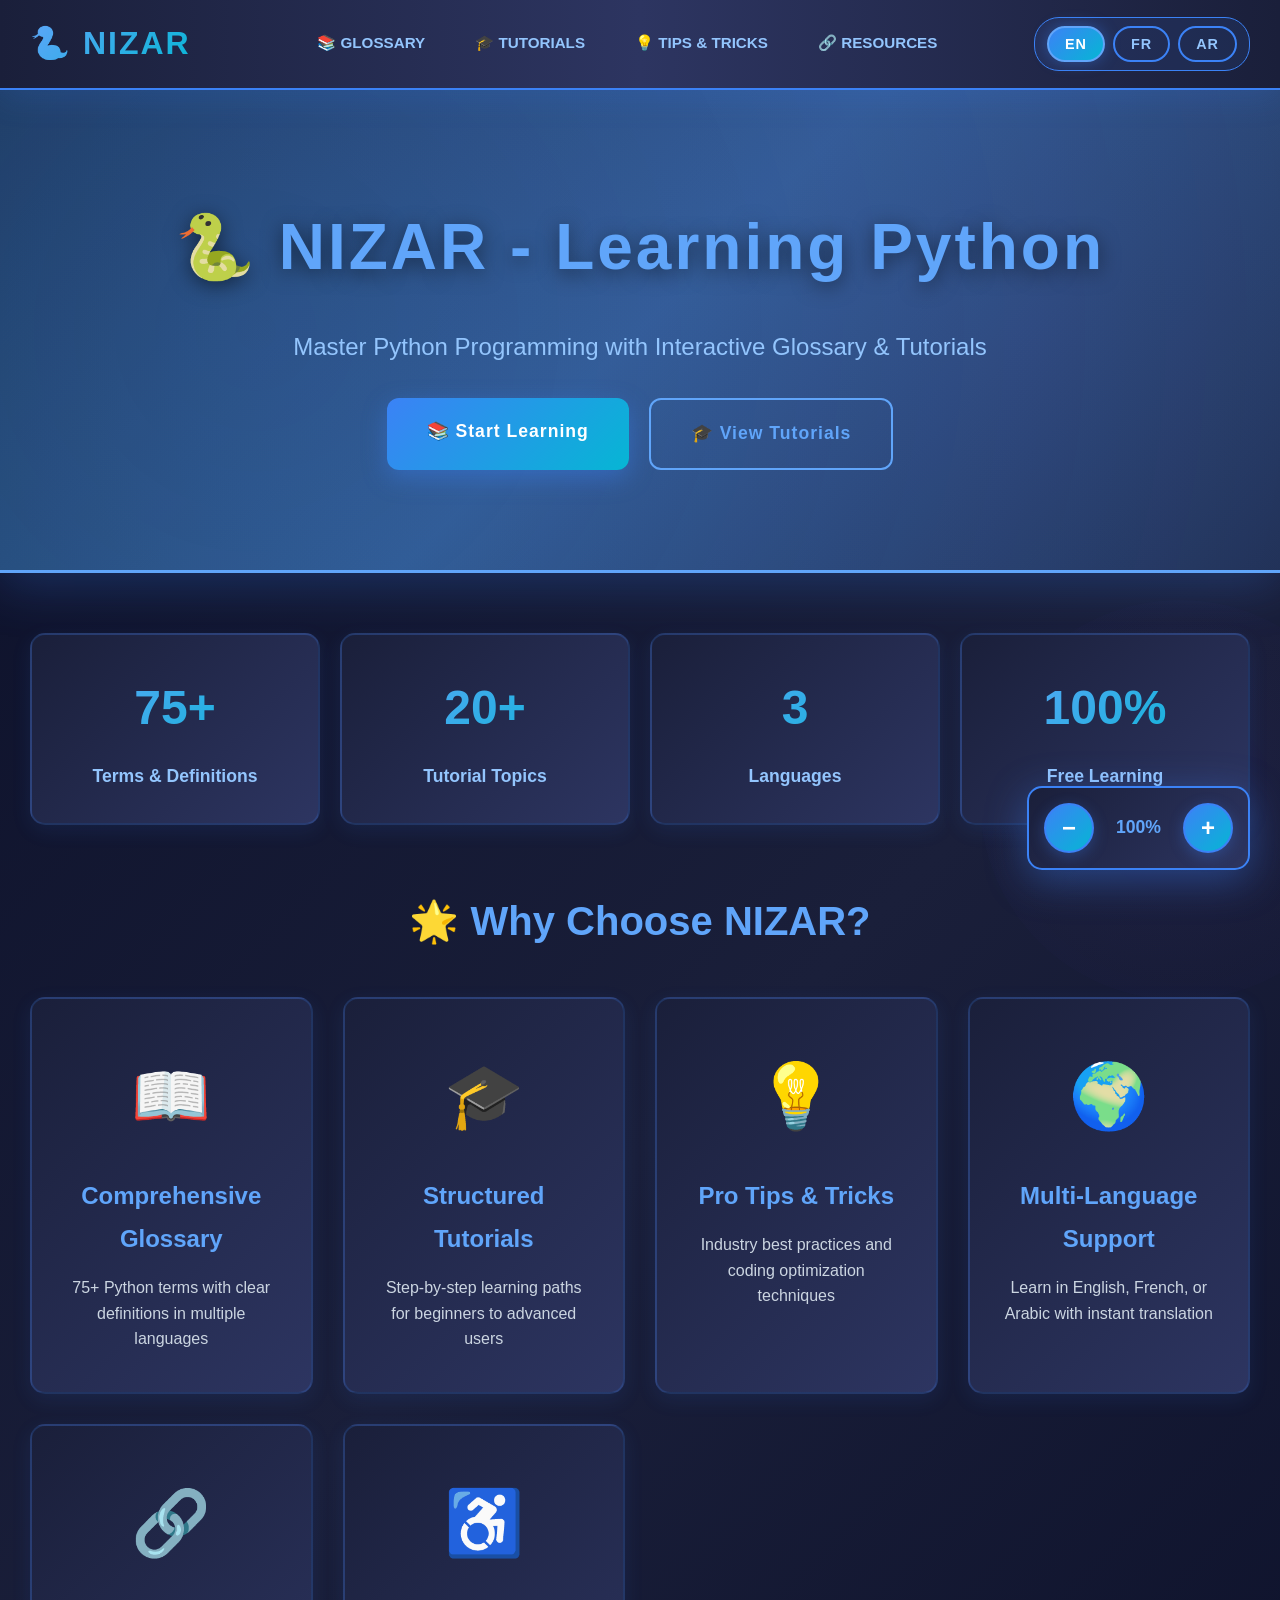
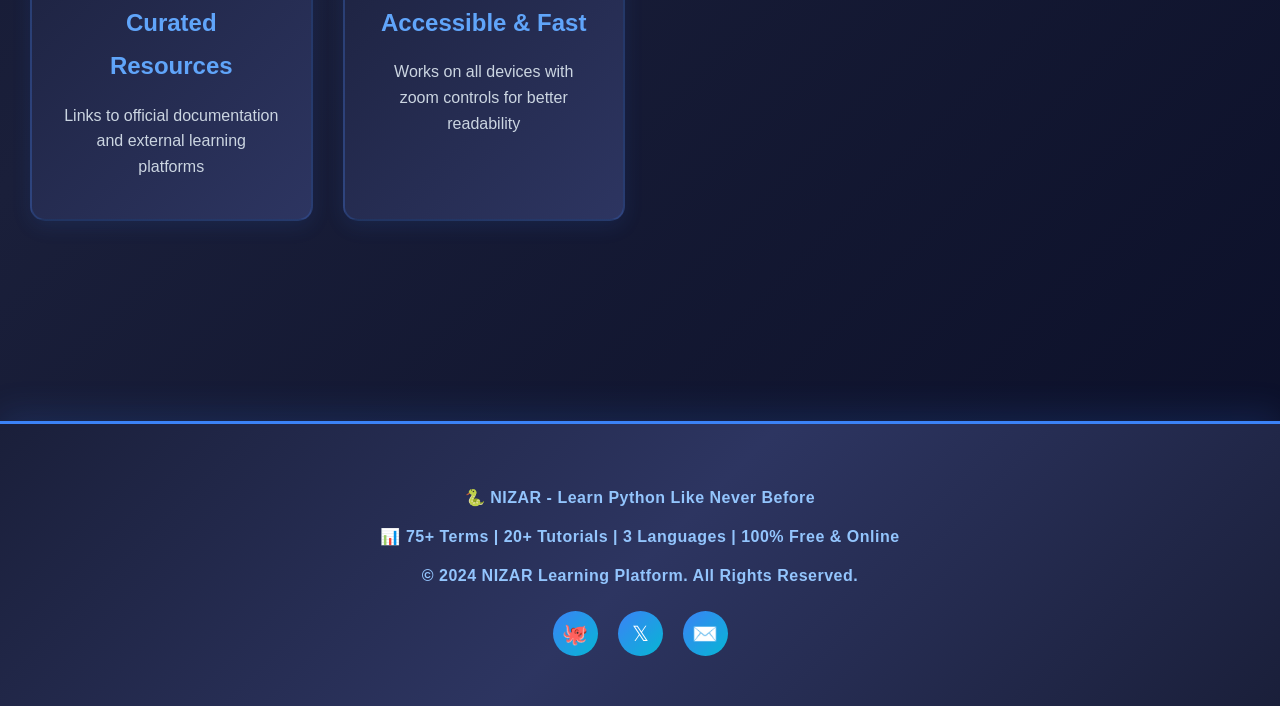
==== index.html @ ab5ef742 "Add files via upload" ====
<!DOCTYPE html>
<html lang="en">

<head>
    <meta charset="UTF-8">
    <meta name="viewport" content="width=device-width, initial-scale=1.0">
    <title>NIZAR - Learning Python | Master Python Programming</title>
    <style>
        * {
            margin: 0;
            padding: 0;
            box-sizing: border-box;
        }
        
         :root {
            --primary-dark: #0a0e27;
            --secondary-dark: #1a1f3a;
            --tertiary-dark: #2d3561;
            --light-blue: #3b82f6;
            --lighter-blue: #60a5fa;
            --brightest-blue: #93c5fd;
            --accent-cyan: #06b6d4;
            --accent-purple: #8b5cf6;
        }
        
        body {
            background: linear-gradient(135deg, var(--primary-dark) 0%, var(--secondary-dark) 50%, var(--primary-dark) 100%);
            font-family: 'Segoe UI', Tahoma, Geneva, Verdana, sans-serif;
            color: #e0e7ff;
            line-height: 1.8;
            min-height: 100vh;
            position: relative;
            overflow-x: hidden;
        }
        
        .bg-decoration {
            position: fixed;
            width: 400px;
            height: 400px;
            border-radius: 50%;
            opacity: 0.05;
            pointer-events: none;
            z-index: 0;
        }
        
        .bg-decoration-1 {
            top: -100px;
            left: -100px;
            background: radial-gradient(circle, var(--light-blue), transparent);
            animation: float 20s ease-in-out infinite;
        }
        
        .bg-decoration-2 {
            bottom: -100px;
            right: -100px;
            background: radial-gradient(circle, var(--accent-purple), transparent);
            animation: float 25s ease-in-out infinite reverse;
        }
        
        @keyframes float {
            0%,
            100% {
                transform: translateY(0px);
            }
            50% {
                transform: translateY(50px);
            }
        }
        
        nav {
            background: linear-gradient(90deg, var(--secondary-dark) 0%, var(--tertiary-dark) 50%, var(--secondary-dark) 100%);
            padding: 15px 30px;
            display: flex;
            justify-content: space-between;
            align-items: center;
            border-bottom: 2px solid var(--light-blue);
            box-shadow: 0 8px 32px rgba(59, 130, 246, 0.15);
            position: sticky;
            top: 0;
            z-index: 50;
            backdrop-filter: blur(10px);
        }
        
        .logo {
            font-size: 2em;
            font-weight: 900;
            background: linear-gradient(135deg, var(--lighter-blue), var(--accent-cyan));
            -webkit-background-clip: text;
            -webkit-text-fill-color: transparent;
            background-clip: text;
            letter-spacing: 2px;
            margin-right: 30px;
            cursor: pointer;
            text-decoration: none;
        }
        
        .nav-links {
            flex: 1;
            display: flex;
            gap: 20px;
            justify-content: center;
        }
        
        .nav-link {
            padding: 10px 15px;
            color: var(--brightest-blue);
            cursor: pointer;
            font-weight: 600;
            transition: all 0.3s ease;
            border-bottom: 3px solid transparent;
            font-size: 0.95em;
            text-decoration: none;
            display: inline-block;
        }
        
        .nav-link:hover,
        .nav-link.active {
            color: white;
            border-bottom-color: var(--lighter-blue);
        }
        
        .language-switcher {
            display: flex;
            gap: 8px;
            margin-left: auto;
            background: rgba(59, 130, 246, 0.1);
            padding: 8px 12px;
            border-radius: 25px;
            border: 1px solid var(--light-blue);
        }
        
        .lang-btn {
            padding: 8px 16px;
            border: 2px solid var(--light-blue);
            background: transparent;
            color: var(--brightest-blue);
            border-radius: 20px;
            cursor: pointer;
            font-weight: 700;
            transition: all 0.3s ease;
            font-size: 0.9em;
            text-transform: uppercase;
            letter-spacing: 1px;
        }
        
        .lang-btn:hover,
        .lang-btn.active {
            background: linear-gradient(135deg, var(--light-blue), var(--accent-cyan));
            color: white;
            border-color: var(--lighter-blue);
            box-shadow: 0 0 15px rgba(59, 130, 246, 0.4);
        }
        
        header {
            background: linear-gradient(135deg, #1e3a5f 0%, #2d5a8c 50%, #1a2f4d 100%);
            padding: 100px 30px;
            text-align: center;
            box-shadow: 0 12px 48px rgba(59, 130, 246, 0.25);
            border-bottom: 3px solid var(--lighter-blue);
            position: relative;
            z-index: 10;
        }
        
        header::before {
            content: '';
            position: absolute;
            top: 0;
            left: 0;
            right: 0;
            bottom: 0;
            background: radial-gradient(circle at 20% 50%, rgba(59, 130, 246, 0.1), transparent), radial-gradient(circle at 80% 50%, rgba(139, 92, 246, 0.1), transparent);
            pointer-events: none;
        }
        
        header h1 {
            color: var(--lighter-blue);
            font-size: 4em;
            margin-bottom: 20px;
            font-weight: 900;
            text-shadow: 0 4px 20px rgba(0, 0, 0, 0.5);
            letter-spacing: 3px;
            position: relative;
            z-index: 11;
        }
        
        header .tagline {
            color: var(--brightest-blue);
            font-size: 1.5em;
            font-weight: 400;
            position: relative;
            z-index: 11;
            margin-bottom: 30px;
        }
        
        .cta-buttons {
            display: flex;
            gap: 20px;
            justify-content: center;
            position: relative;
            z-index: 11;
            flex-wrap: wrap;
        }
        
        .cta-btn {
            padding: 18px 40px;
            font-size: 1.1em;
            font-weight: 700;
            border: none;
            border-radius: 12px;
            cursor: pointer;
            transition: all 0.3s ease;
            text-decoration: none;
            display: inline-block;
            letter-spacing: 1px;
        }
        
        .cta-btn-primary {
            background: linear-gradient(135deg, var(--light-blue), var(--accent-cyan));
            color: white;
            box-shadow: 0 8px 25px rgba(59, 130, 246, 0.4);
        }
        
        .cta-btn-primary:hover {
            transform: translateY(-3px);
            box-shadow: 0 12px 35px rgba(59, 130, 246, 0.6);
        }
        
        .cta-btn-secondary {
            background: transparent;
            color: var(--lighter-blue);
            border: 2px solid var(--lighter-blue);
        }
        
        .cta-btn-secondary:hover {
            background: rgba(96, 165, 250, 0.1);
            transform: translateY(-3px);
        }
        
        .container {
            max-width: 1300px;
            margin: 0 auto;
            padding: 60px 30px;
            position: relative;
            z-index: 10;
        }
        
        .stats-container {
            display: grid;
            grid-template-columns: repeat(auto-fit, minmax(200px, 1fr));
            gap: 20px;
            margin-bottom: 60px;
        }
        
        .stat-card {
            background: linear-gradient(135deg, var(--secondary-dark) 0%, var(--tertiary-dark) 100%);
            padding: 30px;
            border-radius: 15px;
            text-align: center;
            border: 2px solid rgba(59, 130, 246, 0.2);
            box-shadow: 0 6px 20px rgba(59, 130, 246, 0.1);
            transition: all 0.3s ease;
        }
        
        .stat-card:hover {
            box-shadow: 0 10px 32px rgba(59, 130, 246, 0.25);
            transform: translateY(-5px);
            border-color: var(--light-blue);
        }
        
        .stat-number {
            font-size: 3em;
            font-weight: 900;
            background: linear-gradient(135deg, var(--lighter-blue), var(--accent-cyan));
            -webkit-background-clip: text;
            -webkit-text-fill-color: transparent;
            background-clip: text;
        }
        
        .stat-label {
            color: var(--brightest-blue);
            font-weight: 700;
            margin-top: 10px;
            font-size: 1.1em;
        }
        
        .feature-grid {
            display: grid;
            grid-template-columns: repeat(auto-fit, minmax(280px, 1fr));
            gap: 30px;
            margin-bottom: 60px;
        }
        
        .feature-card {
            background: linear-gradient(135deg, var(--secondary-dark) 0%, var(--tertiary-dark) 100%);
            padding: 40px 30px;
            border-radius: 15px;
            border: 2px solid rgba(59, 130, 246, 0.2);
            text-align: center;
            transition: all 0.4s ease;
            box-shadow: 0 6px 20px rgba(59, 130, 246, 0.1);
            position: relative;
            overflow: hidden;
        }
        
        .feature-card::before {
            content: '';
            position: absolute;
            top: 0;
            left: 0;
            right: 0;
            bottom: 0;
            background: linear-gradient(135deg, rgba(59, 130, 246, 0.1), transparent);
            opacity: 0;
            transition: opacity 0.3s ease;
        }
        
        .feature-card:hover {
            transform: translateY(-15px);
            box-shadow: 0 16px 48px rgba(59, 130, 246, 0.35);
            border-color: var(--lighter-blue);
        }
        
        .feature-card:hover::before {
            opacity: 1;
        }
        
        .feature-icon {
            font-size: 4em;
            margin-bottom: 20px;
        }
        
        .feature-title {
            color: var(--lighter-blue);
            font-size: 1.5em;
            font-weight: 800;
            margin-bottom: 15px;
        }
        
        .feature-text {
            color: #cbd5e1;
            font-size: 1em;
            line-height: 1.6;
        }
        
        .zoom-controls {
            position: fixed;
            bottom: 30px;
            right: 30px;
            display: flex;
            gap: 12px;
            z-index: 1000;
            background: linear-gradient(135deg, var(--secondary-dark) 0%, var(--tertiary-dark) 100%);
            padding: 15px;
            border-radius: 15px;
            box-shadow: 0 10px 40px rgba(59, 130, 246, 0.4);
            border: 2px solid var(--light-blue);
            backdrop-filter: blur(10px);
        }
        
        .zoom-btn {
            width: 50px;
            height: 50px;
            border: 2px solid var(--light-blue);
            background: linear-gradient(135deg, var(--light-blue), var(--accent-cyan));
            color: white;
            border-radius: 50%;
            font-size: 1.5em;
            font-weight: bold;
            cursor: pointer;
            transition: all 0.3s ease;
            display: flex;
            align-items: center;
            justify-content: center;
            box-shadow: 0 4px 15px rgba(59, 130, 246, 0.3);
        }
        
        .zoom-btn:hover {
            transform: scale(1.15);
            box-shadow: 0 8px 25px rgba(59, 130, 246, 0.5);
        }
        
        .zoom-level {
            display: flex;
            align-items: center;
            justify-content: center;
            min-width: 65px;
            font-weight: 800;
            color: var(--lighter-blue);
            font-size: 1.1em;
        }
        
        .scroll-to-top {
            position: fixed;
            bottom: 150px;
            right: 30px;
            width: 50px;
            height: 50px;
            background: linear-gradient(135deg, var(--accent-purple), var(--light-blue));
            color: white;
            border: 2px solid var(--lighter-blue);
            border-radius: 50%;
            font-size: 1.6em;
            cursor: pointer;
            display: none;
            align-items: center;
            justify-content: center;
            transition: all 0.3s ease;
            box-shadow: 0 6px 20px rgba(59, 130, 246, 0.4);
        }
        
        .scroll-to-top:hover {
            transform: scale(1.15);
            box-shadow: 0 10px 32px rgba(59, 130, 246, 0.6);
        }
        
        .scroll-to-top.show {
            display: flex;
        }
        
        footer {
            background: linear-gradient(135deg, var(--secondary-dark) 0%, var(--tertiary-dark) 50%, var(--secondary-dark) 100%);
            padding: 50px 30px;
            text-align: center;
            color: var(--brightest-blue);
            margin-top: 80px;
            border-top: 3px solid var(--light-blue);
            box-shadow: 0 -8px 32px rgba(59, 130, 246, 0.15);
            position: relative;
            z-index: 10;
        }
        
        footer p {
            margin: 10px 0;
            font-weight: 600;
            letter-spacing: 0.5px;
        }
        
        .social-links {
            display: flex;
            gap: 20px;
            justify-content: center;
            margin-top: 20px;
        }
        
        .social-link {
            display: inline-block;
            width: 45px;
            height: 45px;
            background: linear-gradient(135deg, var(--light-blue), var(--accent-cyan));
            border-radius: 50%;
            display: flex;
            align-items: center;
            justify-content: center;
            color: white;
            font-size: 1.3em;
            transition: all 0.3s ease;
            text-decoration: none;
        }
        
        .social-link:hover {
            transform: translateY(-5px);
            box-shadow: 0 8px 20px rgba(59, 130, 246, 0.4);
        }
        
         ::-webkit-scrollbar {
            width: 12px;
        }
        
         ::-webkit-scrollbar-track {
            background: linear-gradient(to bottom, var(--primary-dark), var(--secondary-dark));
        }
        
         ::-webkit-scrollbar-thumb {
            background: linear-gradient(to bottom, var(--light-blue), var(--accent-cyan));
            border-radius: 6px;
        }
        
         ::-webkit-scrollbar-thumb:hover {
            background: linear-gradient(to bottom, var(--lighter-blue), var(--light-blue));
        }
        
        @media (max-width: 768px) {
            header h1 {
                font-size: 2.5em;
            }
            .cta-buttons {
                flex-direction: column;
            }
            .cta-btn {
                width: 100%;
            }
            nav {
                flex-direction: column;
                gap: 15px;
            }
            .nav-links {
                flex-direction: column;
                gap: 10px;
            }
        }
    </style>
</head>

<body>

    <div class="bg-decoration bg-decoration-1"></div>
    <div class="bg-decoration bg-decoration-2"></div>

    <nav>
        <a href="index.html" class="logo">🐍 NIZAR</a>
        <div class="nav-links">
            <a href="glossary.html" class="nav-link">📚 GLOSSARY</a>
            <a href="tutorials.html" class="nav-link">🎓 TUTORIALS</a>
            <a href="tips.html" class="nav-link">💡 TIPS & TRICKS</a>
            <a href="resources.html" class="nav-link">🔗 RESOURCES</a>
        </div>
        <div class="language-switcher">
            <button class="lang-btn active" onclick="changeLanguage('en')">EN</button>
            <button class="lang-btn" onclick="changeLanguage('fr')">FR</button>
            <button class="lang-btn" onclick="changeLanguage('ar')">AR</button>
        </div>
    </nav>

    <header>
        <h1 id="header-title">🐍 NIZAR - Learning Python</h1>
        <p class="tagline" id="header-tagline">Master Python Programming with Interactive Glossary & Tutorials</p>
        <div class="cta-buttons">
            <a href="glossary.html" class="cta-btn cta-btn-primary" id="btn-glossary">📚 Start Learning</a>
            <a href="tutorials.html" class="cta-btn cta-btn-secondary" id="btn-tutorials">🎓 View Tutorials</a>
        </div>
    </header>

    <div class="container">
        <div class="stats-container">
            <div class="stat-card">
                <div class="stat-number">75+</div>
                <div class="stat-label" id="stat1">Terms & Definitions</div>
            </div>
            <div class="stat-card">
                <div class="stat-number">20+</div>
                <div class="stat-label" id="stat2">Tutorial Topics</div>
            </div>
            <div class="stat-card">
                <div class="stat-number">3</div>
                <div class="stat-label" id="stat3">Languages</div>
            </div>
            <div class="stat-card">
                <div class="stat-number">100%</div>
                <div class="stat-label" id="stat4">Free Learning</div>
            </div>
        </div>

        <h2 style="color: var(--lighter-blue); font-size: 2.5em; margin-bottom: 40px; text-align: center;">🌟 Why Choose NIZAR?</h2>

        <div class="feature-grid">
            <div class="feature-card">
                <div class="feature-icon">📖</div>
                <div class="feature-title" id="feat1-title">Comprehensive Glossary</div>
                <div class="feature-text" id="feat1-text">75+ Python terms with clear definitions in multiple languages</div>
            </div>
            <div class="feature-card">
                <div class="feature-icon">🎓</div>
                <div class="feature-title" id="feat2-title">Structured Tutorials</div>
                <div class="feature-text" id="feat2-text">Step-by-step learning paths for beginners to advanced users</div>
            </div>
            <div class="feature-card">
                <div class="feature-icon">💡</div>
                <div class="feature-title" id="feat3-title">Pro Tips & Tricks</div>
                <div class="feature-text" id="feat3-text">Industry best practices and coding optimization techniques</div>
            </div>
            <div class="feature-card">
                <div class="feature-icon">🌍</div>
                <div class="feature-title" id="feat4-title">Multi-Language Support</div>
                <div class="feature-text" id="feat4-text">Learn in English, French, or Arabic with instant translation</div>
            </div>
            <div class="feature-card">
                <div class="feature-icon">🔗</div>
                <div class="feature-title" id="feat5-title">Curated Resources</div>
                <div class="feature-text" id="feat5-text">Links to official documentation and external learning platforms</div>
            </div>
            <div class="feature-card">
                <div class="feature-icon">♿</div>
                <div class="feature-title" id="feat6-title">Accessible & Fast</div>
                <div class="feature-text" id="feat6-text">Works on all devices with zoom controls for better readability</div>
            </div>
        </div>
    </div>

    <button class="scroll-to-top" id="scrollToTop">↑</button>

    <div class="zoom-controls">
        <button class="zoom-btn" id="zoomOut" title="Zoom Out">−</button>
        <div class="zoom-level" id="zoomLevel">100%</div>
        <button class="zoom-btn" id="zoomIn" title="Zoom In">+</button>
    </div>

    <footer>
        <p>🐍 NIZAR - Learn Python Like Never Before</p>
        <p>📊 75+ Terms | 20+ Tutorials | 3 Languages | 100% Free & Online</p>
        <p>© 2024 NIZAR Learning Platform. All Rights Reserved.</p>
        <div class="social-links">
            <a href="#" class="social-link" title="GitHub">🐙</a>
            <a href="#" class="social-link" title="Twitter">𝕏</a>
            <a href="#" class="social-link" title="Email">✉️</a>
        </div>
    </footer>

    <script>
        let currentZoom = 100;
        const translations = {
            en: {
                'header-title': '🐍 NIZAR - Learning Python',
                'header-tagline': 'Master Python Programming with Interactive Glossary & Tutorials',
                'btn-glossary': '📚 Start Learning',
                'btn-tutorials': '🎓 View Tutorials',
                'stat1': 'Terms & Definitions',
                'stat2': 'Tutorial Topics',
                'stat3': 'Languages',
                'stat4': 'Free Learning',
                'feat1-title': 'Comprehensive Glossary',
                'feat1-text': '75+ Python terms with clear definitions in multiple languages',
                'feat2-title': 'Structured Tutorials',
                'feat2-text': 'Step-by-step learning paths for beginners to advanced users',
                'feat3-title': 'Pro Tips & Tricks',
                'feat3-text': 'Industry best practices and coding optimization techniques',
                'feat4-title': 'Multi-Language Support',
                'feat4-text': 'Learn in English, French, or Arabic with instant translation',
                'feat5-title': 'Curated Resources',
                'feat5-text': 'Links to official documentation and external learning platforms',
                'feat6-title': 'Accessible & Fast',
                'feat6-text': 'Works on all devices with zoom controls for better readability',
            },
            fr: {
                'header-title': '🐍 NIZAR - Apprendre Python',
                'header-tagline': 'Maîtrisez la programmation Python avec un glossaire et des tutoriels interactifs',
                'btn-glossary': '📚 Commencer à apprendre',
                'btn-tutorials': '🎓 Voir les tutoriels',
                'stat1': 'Termes et définitions',
                'stat2': 'Sujets de tutoriel',
                'stat3': 'Langues',
                'stat4': 'Apprentissage gratuit',
                'feat1-title': 'Glossaire complet',
                'feat1-text': '75+ termes Python avec définitions claires en plusieurs langues',
                'feat2-title': 'Tutoriels structurés',
                'feat2-text': 'Parcours d\'apprentissage étape par étape pour les débutants aux utilisateurs avancés',
                'feat3-title': 'Astuces et conseils pro',
                'feat3-text': 'Meilleures pratiques de l\'industrie et techniques d\'optimisation de code',
                'feat4-title': 'Support multilingue',
                'feat4-text': 'Apprenez en anglais, français ou arabe avec traduction instantanée',
                'feat5-title': 'Ressources organisées',
                'feat5-text': 'Liens vers la documentation officielle et les plates-formes d\'apprentissage externes',
                'feat6-title': 'Accessible et rapide',
                'feat6-text': 'Fonctionne sur tous les appareils avec des contrôles de zoom pour une meilleure lisibilité',
            },
            ar: {
                'header-title': '🐍 نيزار - تعلم بايثون',
                'header-tagline': 'أتقن برمجة بايثون باستخدام قاموس وبرامج تعليمية تفاعلية',
                'btn-glossary': '📚 ابدأ التعلم',
                'btn-tutorials': '🎓 عرض البرامج التعليمية',
                'stat1': 'المصطلحات والتعاريف',
                'stat2': 'موضوعات البرامج التعليمية',
                'stat3': 'اللغات',
                'stat4': 'التعلم المجاني',
                'feat1-title': 'قاموس شامل',
                'feat1-text': '75+ شروط بايثون مع تعريفات واضحة بلغات متعددة',
                'feat2-title': 'برامج تعليمية منظمة',
                'feat2-text': 'مسارات تعليمية خطوة بخطوة للمبتدئين إلى المستخدمين المتقدمين',
                'feat3-title': 'نصائح واستراتيجيات احترافية',
                'feat3-text': 'أفضل الممارسات الصناعية وتقنيات تحسين الأداء في الكود',
                'feat4-title': 'دعم متعدد اللغات',
                'feat4-text': 'تعلم باللغة الإنجليزية أو الفرنسية أو العربية مع الترجمة الفورية',
                'feat5-title': 'موارد منسقة',
                'feat5-text': 'روابط إلى التوثيق الرسمي والمنصات التعليمية الخارجية',
                'feat6-title': 'سهل الوصول وسريع',
                'feat6-text': 'يعمل على جميع الأجهزة مع عناصر تحكم الرسم البياني لتحسين القابلية للقراءة',
            }
        };

        function changeLanguage(lang) {
            const trans = translations[lang];
            for (let key in trans) {
                const elem = document.getElementById(key);
                if (elem) elem.textContent = trans[key];
            }
            document.querySelectorAll('.lang-btn').forEach(btn => btn.classList.remove('active'));
            event.target.classList.add('active');
            localStorage.setItem('niзarLanguage', lang);
        }

        function updateZoom() {
            document.body.style.zoom = currentZoom + '%';
            document.getElementById('zoomLevel').textContent = currentZoom + '%';
            localStorage.setItem('niзarZoom', currentZoom);
        }

        document.getElementById('zoomIn').addEventListener('click', () => {
            if (currentZoom < 200) {
                currentZoom += 10;
                updateZoom();
            }
        });

        document.getElementById('zoomOut').addEventListener('click', () => {
            if (currentZoom > 50) {
                currentZoom -= 10;
                updateZoom();
            }
        });

        window.addEventListener('scroll', () => {
            const scrollBtn = document.getElementById('scrollToTop');
            if (window.pageYOffset > 300) {
                scrollBtn.classList.add('show');
            } else {
                scrollBtn.classList.remove('show');
            }
        });

        document.getElementById('scrollToTop').addEventListener('click', () => {
            window.scrollTo({
                top: 0,
                behavior: 'smooth'
            });
        });

        const savedZoom = localStorage.getItem('niзarZoom');
        if (savedZoom) {
            currentZoom = parseInt(savedZoom);
            updateZoom();
        }

        const savedLang = localStorage.getItem('niзarLanguage') || 'en';
        if (savedLang !== 'en') {
            const btn = document.querySelector(`button[onclick="changeLanguage('${savedLang}')"]`);
            if (btn) {
                changeLanguage(savedLang);
            }
        }
    </script>

</body>

</html>
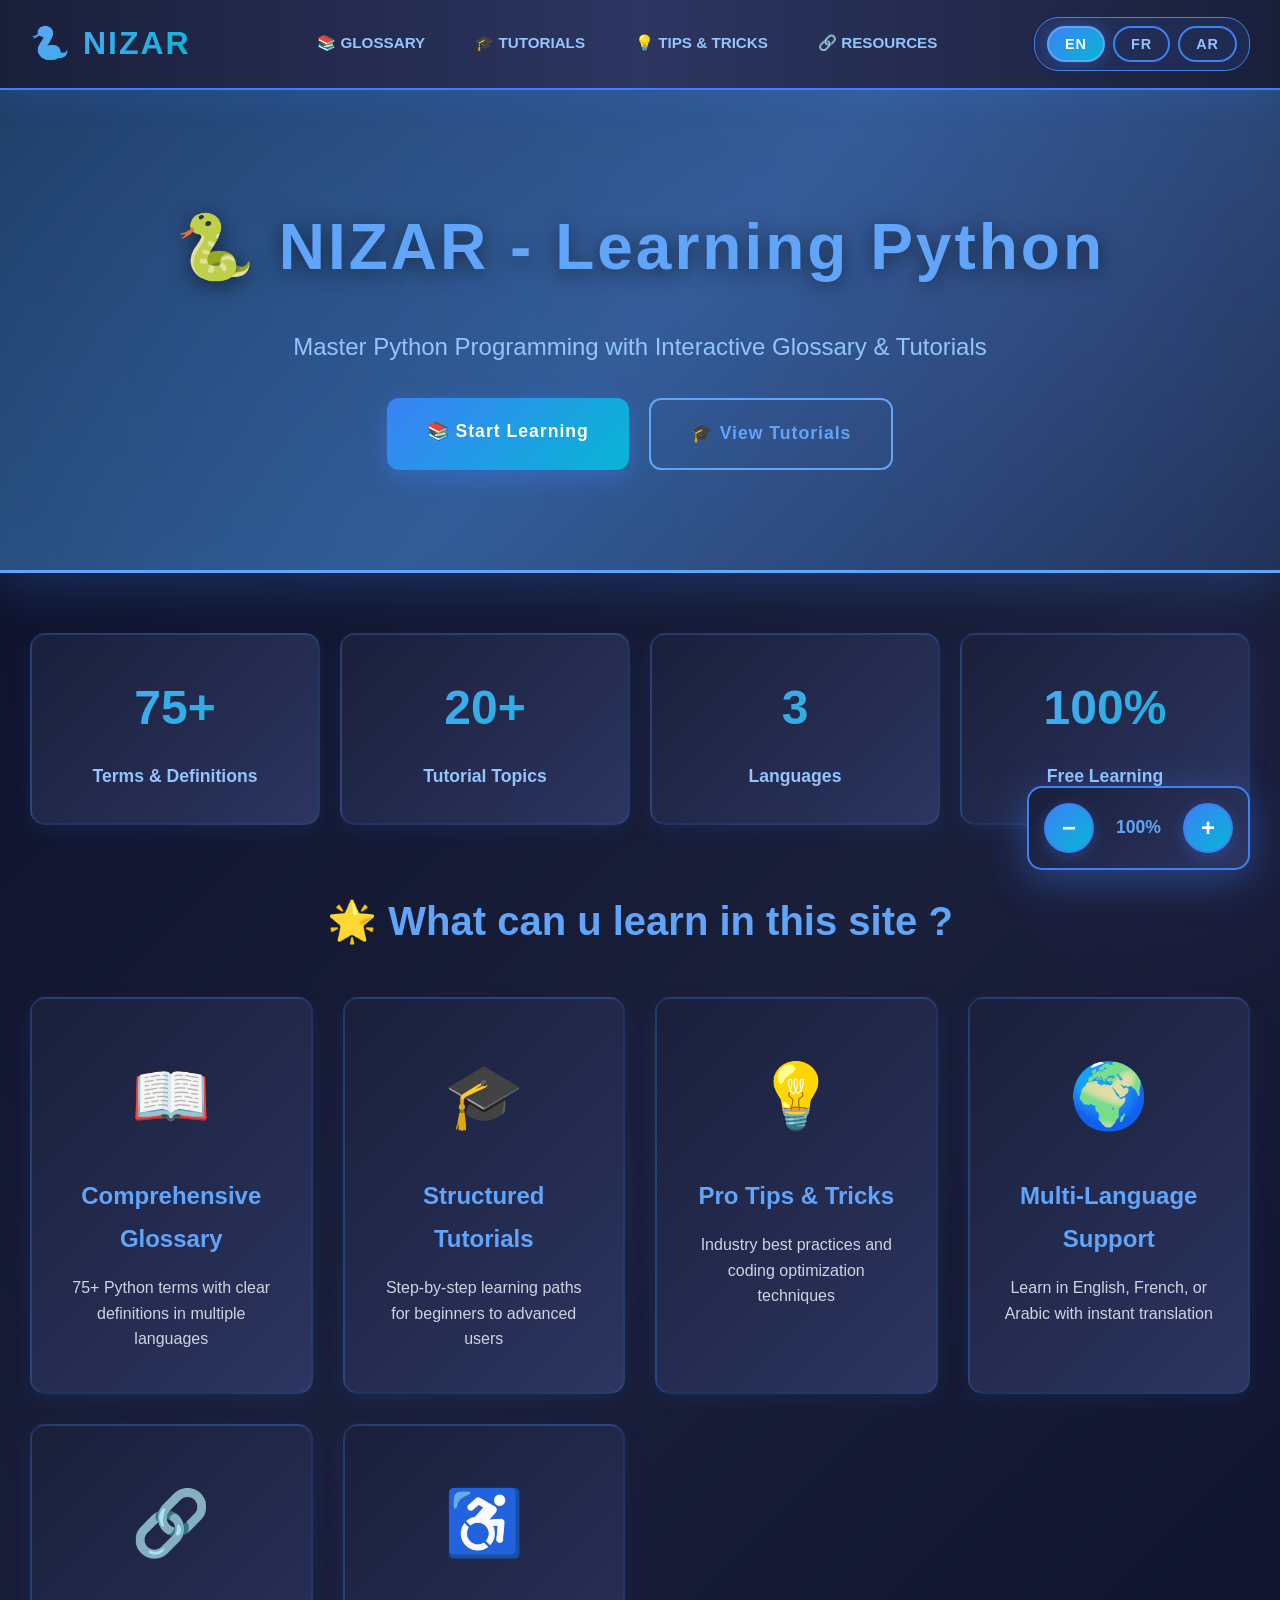
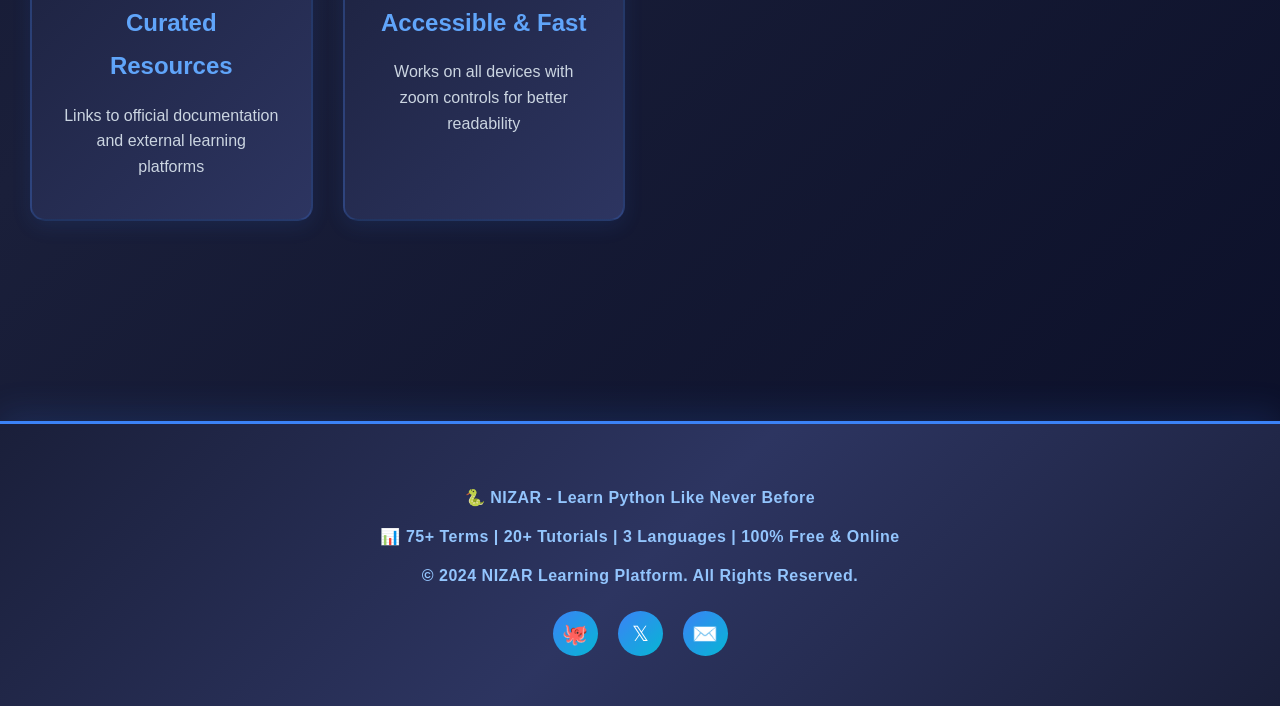
==== commit 2ca5ab01: "Update index.html Signed-off-by: mrninja632-creator <mrninja632@gmail.com>" ====
--- a/index.html
+++ b/index.html
@@ -550,7 +550,7 @@
             </div>
         </div>
 
-        <h2 style="color: var(--lighter-blue); font-size: 2.5em; margin-bottom: 40px; text-align: center;">🌟 Why Choose NIZAR?</h2>
+        <h2 style="color: var(--lighter-blue); font-size: 2.5em; margin-bottom: 40px; text-align: center;">🌟 What can u learn in this site ?</h2>
 
         <div class="feature-grid">
             <div class="feature-card">
@@ -740,4 +740,4 @@
 
 </body>
 
-</html>+</html>
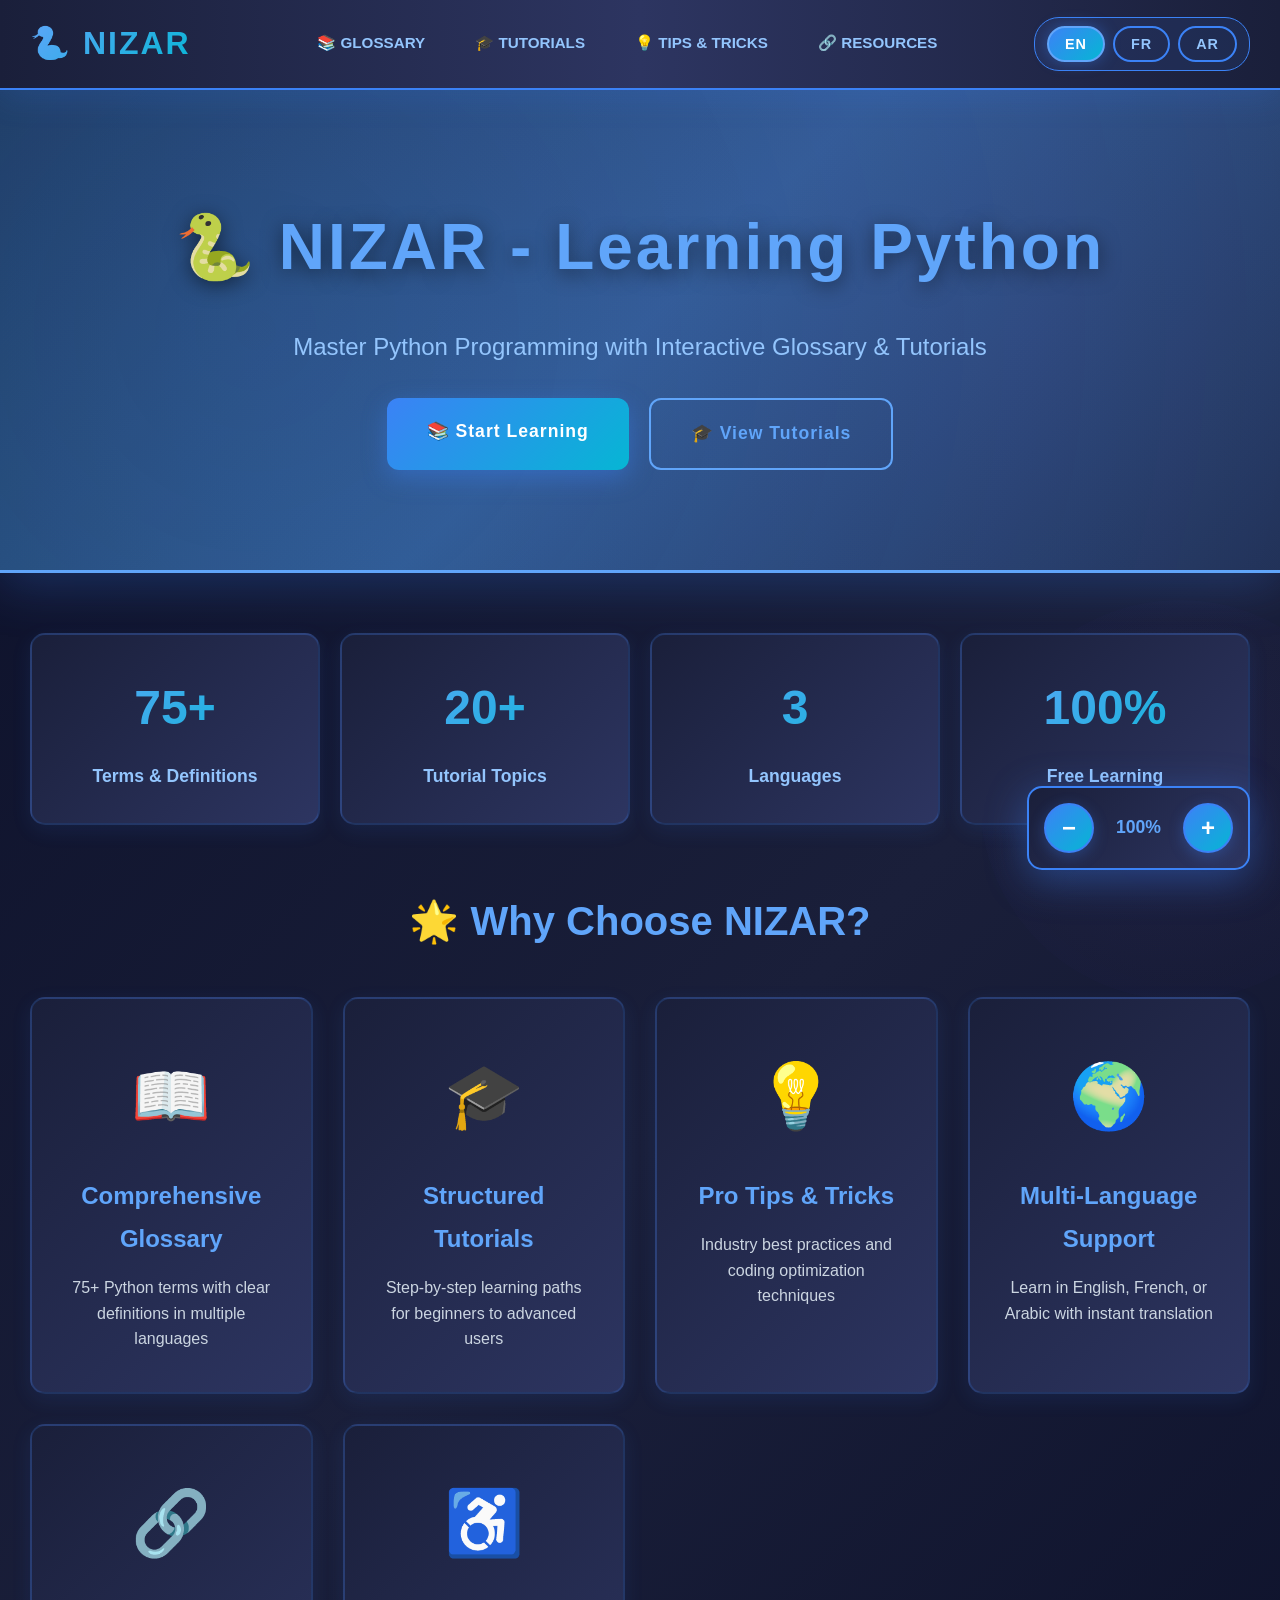
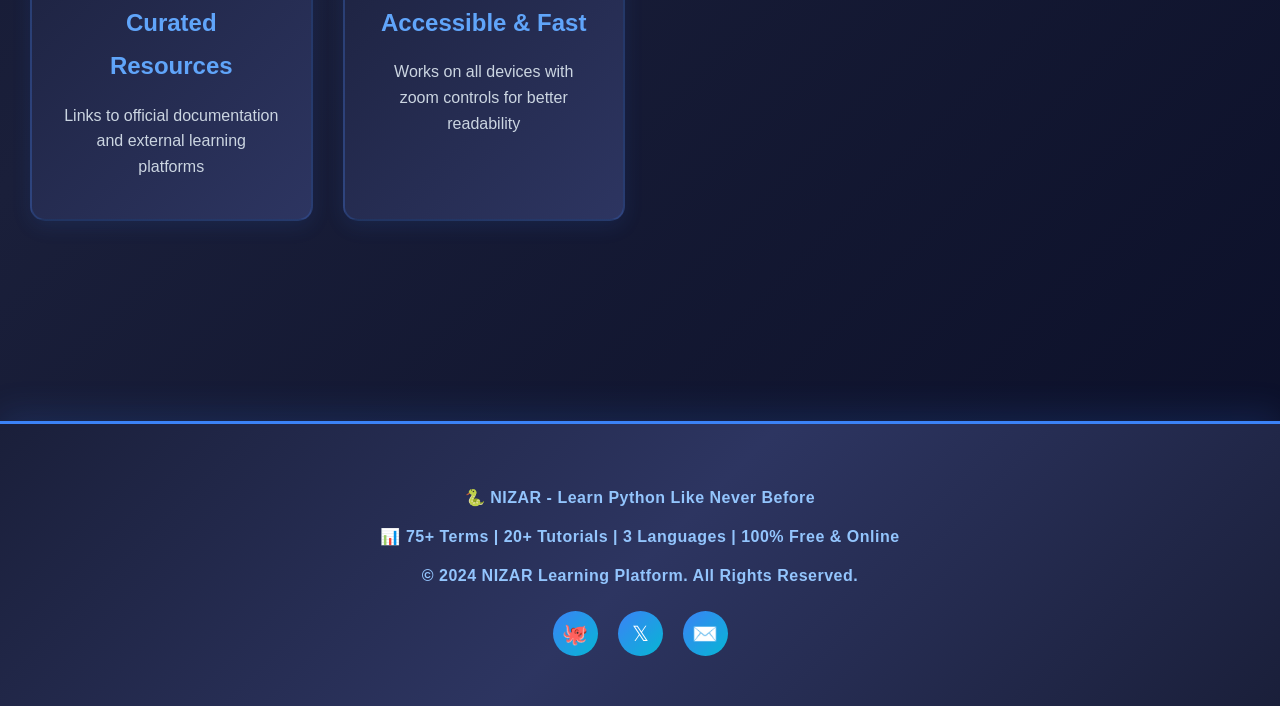
==== commit 8b91cddc: "Update index.html Signed-off-by: nizar python <mrninja632@gmail.com>" ====
--- a/index.html
+++ b/index.html
@@ -550,7 +550,7 @@
             </div>
         </div>
 
-        <h2 style="color: var(--lighter-blue); font-size: 2.5em; margin-bottom: 40px; text-align: center;">🌟 What can u learn in this site ?</h2>
+        <h2 style="color: var(--lighter-blue); font-size: 2.5em; margin-bottom: 40px; text-align: center;">🌟 Why Choose NIZAR?</h2>
 
         <div class="feature-grid">
             <div class="feature-card">
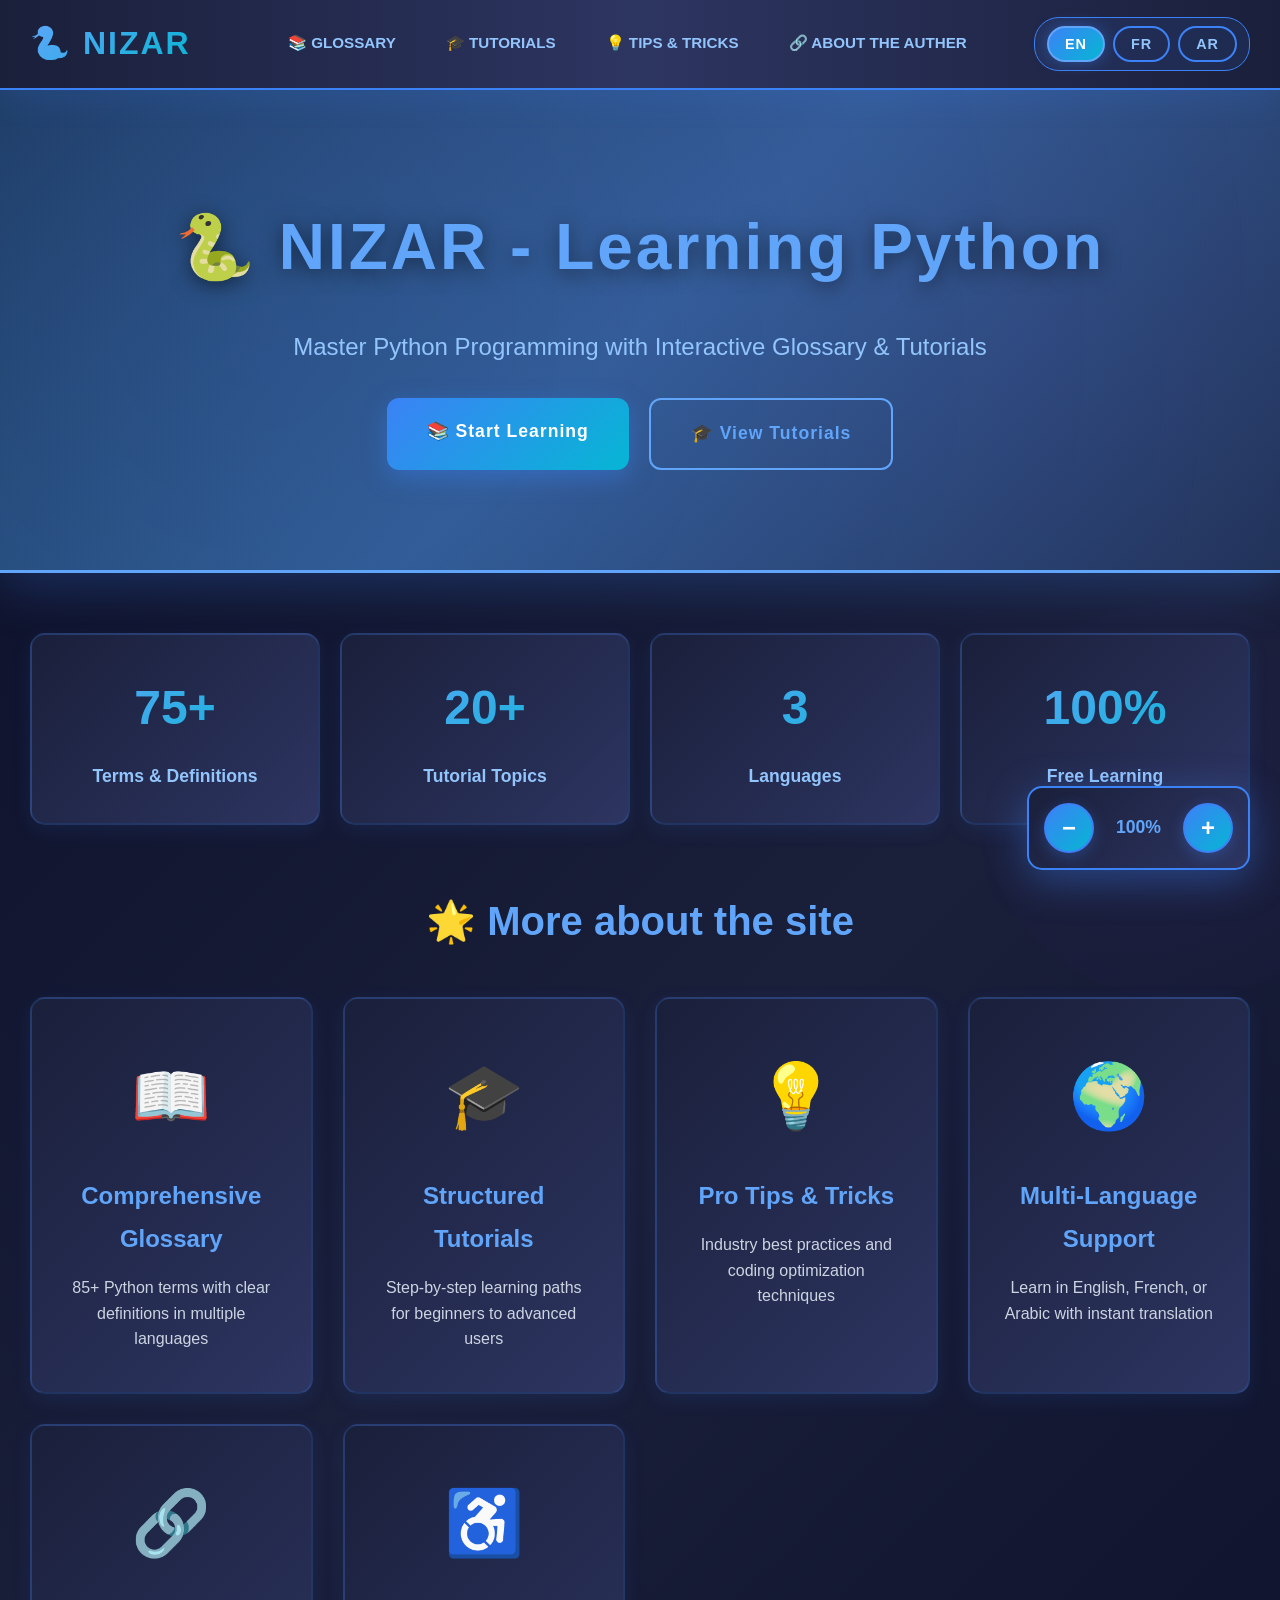
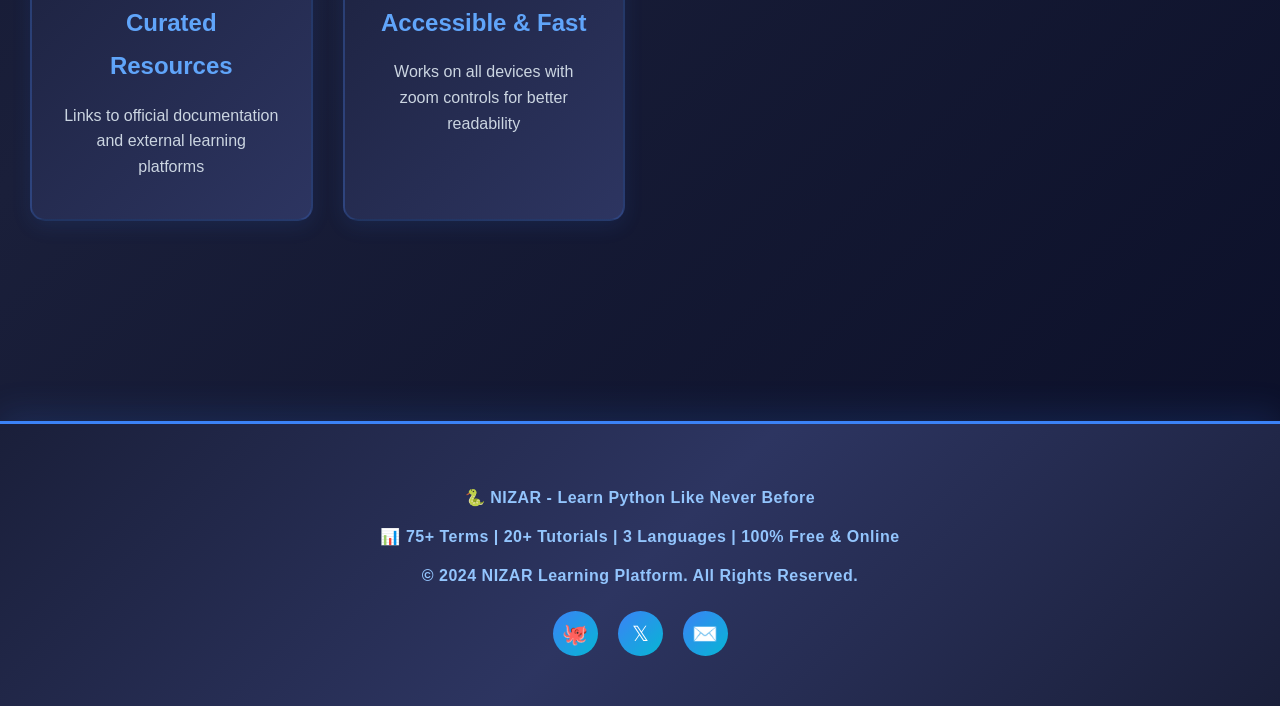
==== commit 3786c879: "Update index.html Signed-off-by: nizar python <mrninja632@gmail.com>" ====
--- a/index.html
+++ b/index.html
@@ -512,7 +512,7 @@
             <a href="glossary.html" class="nav-link">📚 GLOSSARY</a>
             <a href="tutorials.html" class="nav-link">🎓 TUTORIALS</a>
             <a href="tips.html" class="nav-link">💡 TIPS & TRICKS</a>
-            <a href="resources.html" class="nav-link">🔗 RESOURCES</a>
+            <a href="resources.html" class="nav-link">🔗 ABOUT THE AUTHER</a>
         </div>
         <div class="language-switcher">
             <button class="lang-btn active" onclick="changeLanguage('en')">EN</button>
@@ -550,13 +550,13 @@
             </div>
         </div>
 
-        <h2 style="color: var(--lighter-blue); font-size: 2.5em; margin-bottom: 40px; text-align: center;">🌟 Why Choose NIZAR?</h2>
+        <h2 style="color: var(--lighter-blue); font-size: 2.5em; margin-bottom: 40px; text-align: center;">🌟 More about the site</h2>
 
         <div class="feature-grid">
             <div class="feature-card">
                 <div class="feature-icon">📖</div>
                 <div class="feature-title" id="feat1-title">Comprehensive Glossary</div>
-                <div class="feature-text" id="feat1-text">75+ Python terms with clear definitions in multiple languages</div>
+                <div class="feature-text" id="feat1-text">85+ Python terms with clear definitions in multiple languages</div>
             </div>
             <div class="feature-card">
                 <div class="feature-icon">🎓</div>
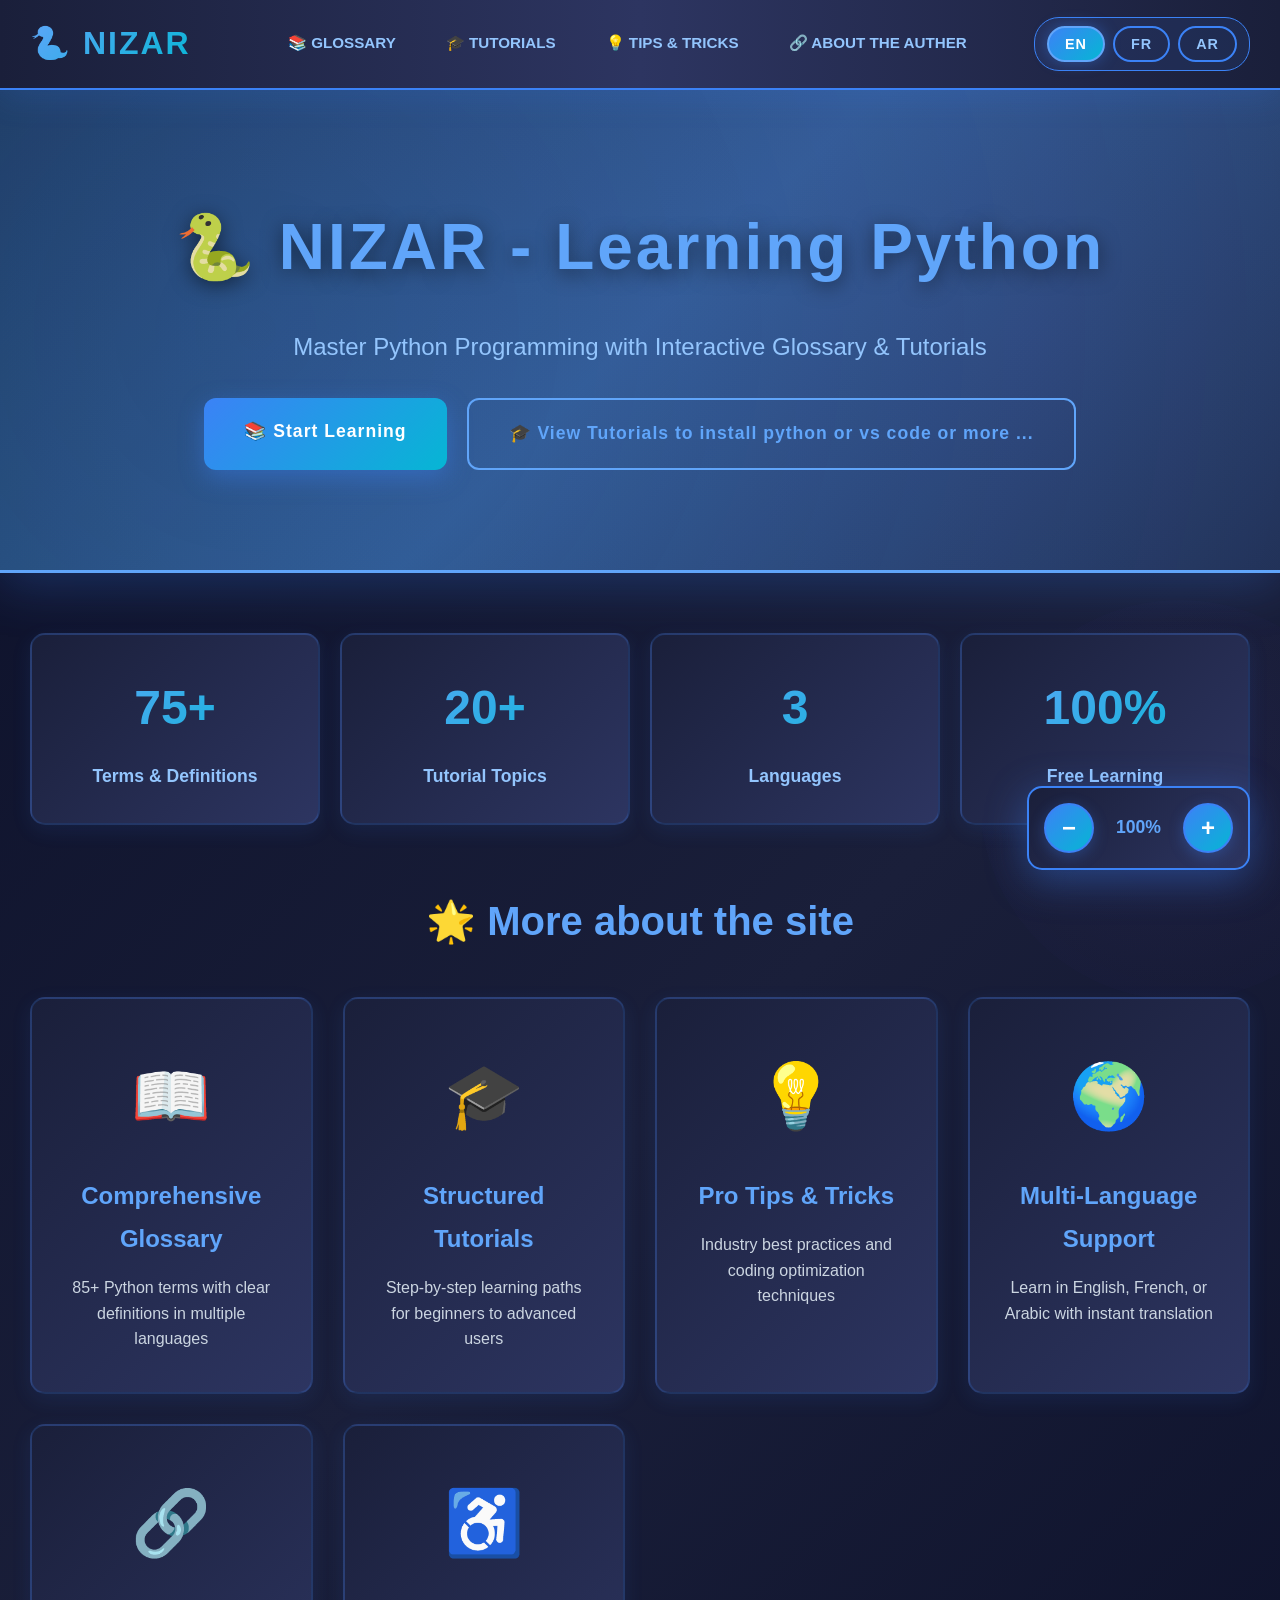
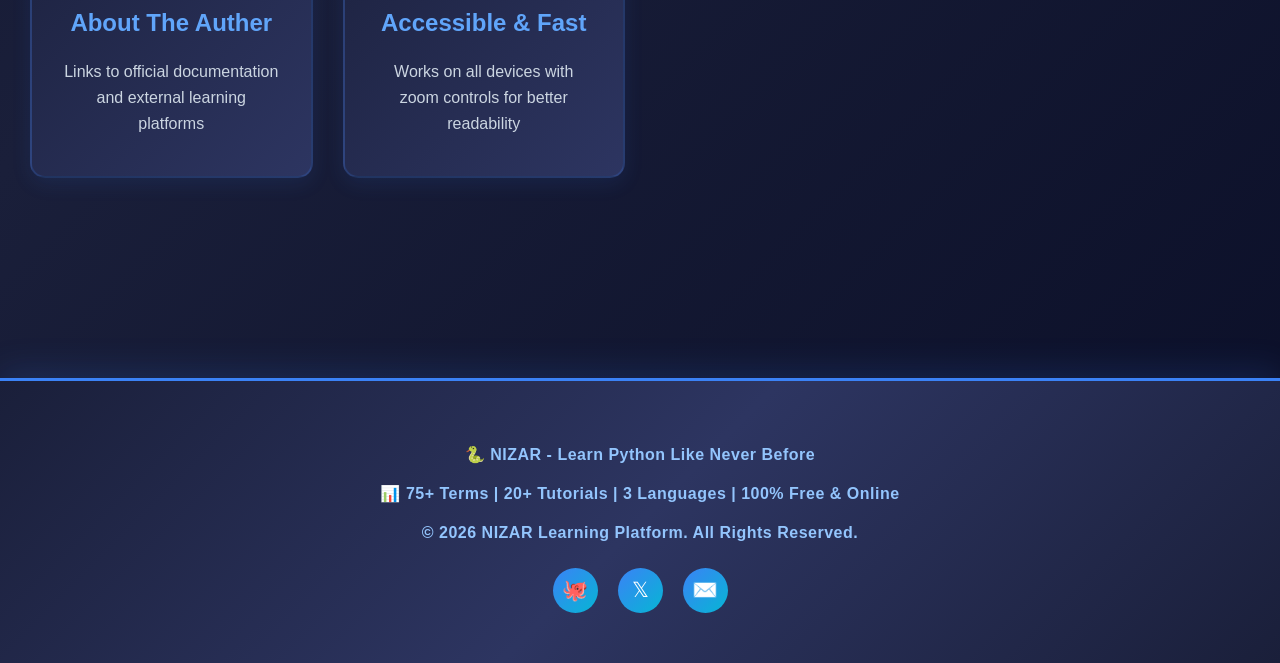
==== commit 74cd2d0f: "Update index.html Signed-off-by: nizar python <mrninja632@gmail.com>" ====
--- a/index.html
+++ b/index.html
@@ -526,7 +526,7 @@
         <p class="tagline" id="header-tagline">Master Python Programming with Interactive Glossary & Tutorials</p>
         <div class="cta-buttons">
             <a href="glossary.html" class="cta-btn cta-btn-primary" id="btn-glossary">📚 Start Learning</a>
-            <a href="tutorials.html" class="cta-btn cta-btn-secondary" id="btn-tutorials">🎓 View Tutorials</a>
+            <a href="tutorials.html" class="cta-btn cta-btn-secondary" id="btn-tutorials">🎓 View Tutorials to install python or vs code or more ...</a>
         </div>
     </header>
 
@@ -575,7 +575,7 @@
             </div>
             <div class="feature-card">
                 <div class="feature-icon">🔗</div>
-                <div class="feature-title" id="feat5-title">Curated Resources</div>
+                <div class="feature-title" id="feat5-title">About The Auther</div>
                 <div class="feature-text" id="feat5-text">Links to official documentation and external learning platforms</div>
             </div>
             <div class="feature-card">
@@ -597,7 +597,7 @@
     <footer>
         <p>🐍 NIZAR - Learn Python Like Never Before</p>
         <p>📊 75+ Terms | 20+ Tutorials | 3 Languages | 100% Free & Online</p>
-        <p>© 2024 NIZAR Learning Platform. All Rights Reserved.</p>
+        <p>© 2026 NIZAR Learning Platform. All Rights Reserved.</p>
         <div class="social-links">
             <a href="#" class="social-link" title="GitHub">🐙</a>
             <a href="#" class="social-link" title="Twitter">𝕏</a>
@@ -625,8 +625,8 @@
                 'feat3-text': 'Industry best practices and coding optimization techniques',
                 'feat4-title': 'Multi-Language Support',
                 'feat4-text': 'Learn in English, French, or Arabic with instant translation',
-                'feat5-title': 'Curated Resources',
-                'feat5-text': 'Links to official documentation and external learning platforms',
+                'feat5-title': 'Small Biography About The Authers Life',
+                'feat5-text': 'Links to official documentation and learning python easily',
                 'feat6-title': 'Accessible & Fast',
                 'feat6-text': 'Works on all devices with zoom controls for better readability',
             },
@@ -637,23 +637,23 @@
                 'btn-tutorials': '🎓 Voir les tutoriels',
                 'stat1': 'Termes et définitions',
                 'stat2': 'Sujets de tutoriel',
-                'stat3': 'Langues',
+                'stat3': ' Multis Langues',
                 'stat4': 'Apprentissage gratuit',
                 'feat1-title': 'Glossaire complet',
-                'feat1-text': '75+ termes Python avec définitions claires en plusieurs langues',
+                'feat1-text': '85+ termes Python avec définitions claires en plusieurs langues',
                 'feat2-title': 'Tutoriels structurés',
                 'feat2-text': 'Parcours d\'apprentissage étape par étape pour les débutants aux utilisateurs avancés',
                 'feat3-title': 'Astuces et conseils pro',
                 'feat3-text': 'Meilleures pratiques de l\'industrie et techniques d\'optimisation de code',
                 'feat4-title': 'Support multilingue',
                 'feat4-text': 'Apprenez en anglais, français ou arabe avec traduction instantanée',
-                'feat5-title': 'Ressources organisées',
+                'feat5-title': 'Petite biography du auteur du site',
                 'feat5-text': 'Liens vers la documentation officielle et les plates-formes d\'apprentissage externes',
                 'feat6-title': 'Accessible et rapide',
                 'feat6-text': 'Fonctionne sur tous les appareils avec des contrôles de zoom pour une meilleure lisibilité',
             },
             ar: {
-                'header-title': '🐍 نيزار - تعلم بايثون',
+                'header-title': '🐍 نزار - تعلم بايثون',
                 'header-tagline': 'أتقن برمجة بايثون باستخدام قاموس وبرامج تعليمية تفاعلية',
                 'btn-glossary': '📚 ابدأ التعلم',
                 'btn-tutorials': '🎓 عرض البرامج التعليمية',
